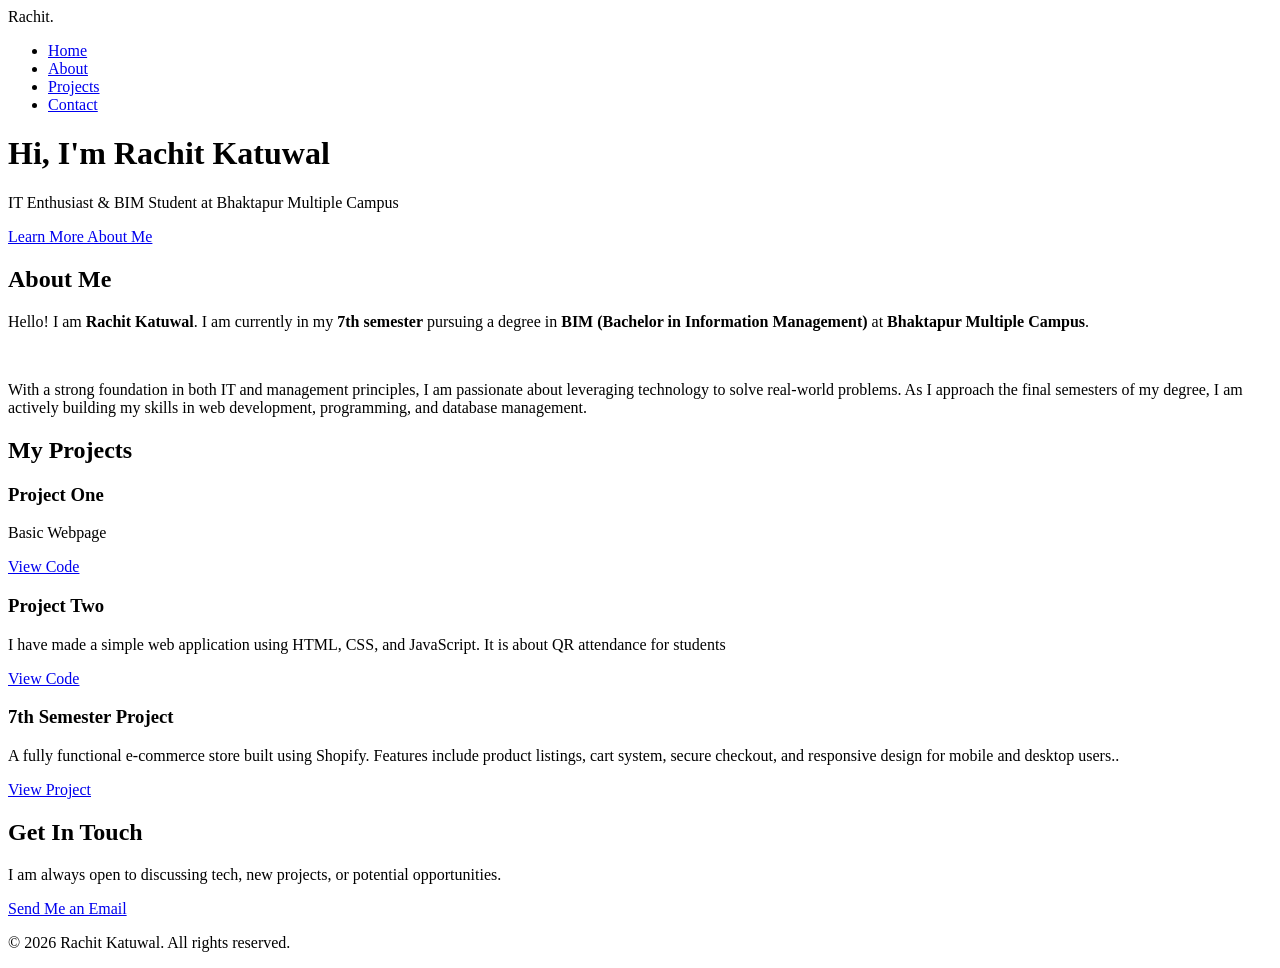
==== index.html @ fb59396d "Add files via upload" ====
<!DOCTYPE html>
<html lang="en">
<head>
    <meta charset="UTF-8">
    <meta name="viewport" content="width=device-width, initial-scale=1.0">
    <title>Rachit Katuwal | Portfolio</title>
    <link rel="stylesheet" href="style.css">
</head>
<body>
    <nav>
        <div class="logo">Rachit.</div>
        <ul class="nav-links">
            <li><a href="#home">Home</a></li>
            <li><a href="#about">About</a></li>
            <li><a href="#projects">Projects</a></li>
            <li><a href="#contact">Contact</a></li>
        </ul>
    </nav>

    <header id="home" class="hero">
        <div class="hero-content">
            <h1>Hi, I'm Rachit Katuwal</h1>
            <p>IT Enthusiast & BIM Student at Bhaktapur Multiple Campus</p>
            <a href="#about" class="btn">Learn More About Me</a>
        </div>
    </header>

    <section id="about" class="about">
        <h2>About Me</h2>
        <div class="about-content">
            <p>Hello! I am <strong>Rachit Katuwal</strong>. I am currently in my <strong>7th semester</strong> pursuing a degree in <strong>BIM (Bachelor in Information Management)</strong> at <strong>Bhaktapur Multiple Campus</strong>.</p>
            <br>
            <p>With a strong foundation in both IT and management principles, I am passionate about leveraging technology to solve real-world problems. As I approach the final semesters of my degree, I am actively building my skills in web development, programming, and database management.</p>
        </div>
    </section>

    <section id="projects" class="projects">
        <h2>My Projects</h2>
        <div class="project-grid">
            <div class="project-card">
                <h3>Project One</h3>
                <p>Basic Webpage</p>
                 <a href="https://github.com/rachitkatuwal0-lgtm/Basic-Website-front-page/tree/main/Website" target="_blank" rel="noopener noreferrer">View Code</a>
            </div>
            <div class="project-card">
                <h3>Project Two</h3>
                <p>I have made a simple web application using HTML, CSS, and JavaScript. It is about QR attendance for students</p>
                <a href="https://github.com/rachitkatuwal0-lgtm/Qr-attendance-for-students" target="_blank" rel="noopener noreferrer">View Code</a>
            </div>
            <div class="project-card">
                <h3>7th Semester Project</h3>
                <p>A fully functional e-commerce store built using Shopify. 
        Features include product listings, cart system, secure checkout, 
        and responsive design for mobile and desktop users..</p>
        <a href="https://rachit-katuwal-online-book-store-bmc.myshopify.com/" target="_blank" rel="noopener noreferrer">View Project</a>
            </div>
        </div>
    </section>

    <section id="contact" class="contact">
        <h2>Get In Touch</h2>
        <p>I am always open to discussing tech, new projects, or potential opportunities.</p>
        <a href="mailto:itsrachitkatuwal@gmail.com" class="btn">Send Me an Email</a>
    </section>

    <footer>
        <p>&copy; 2026 Rachit Katuwal. All rights reserved.</p>
    </footer>
</body>
</html>
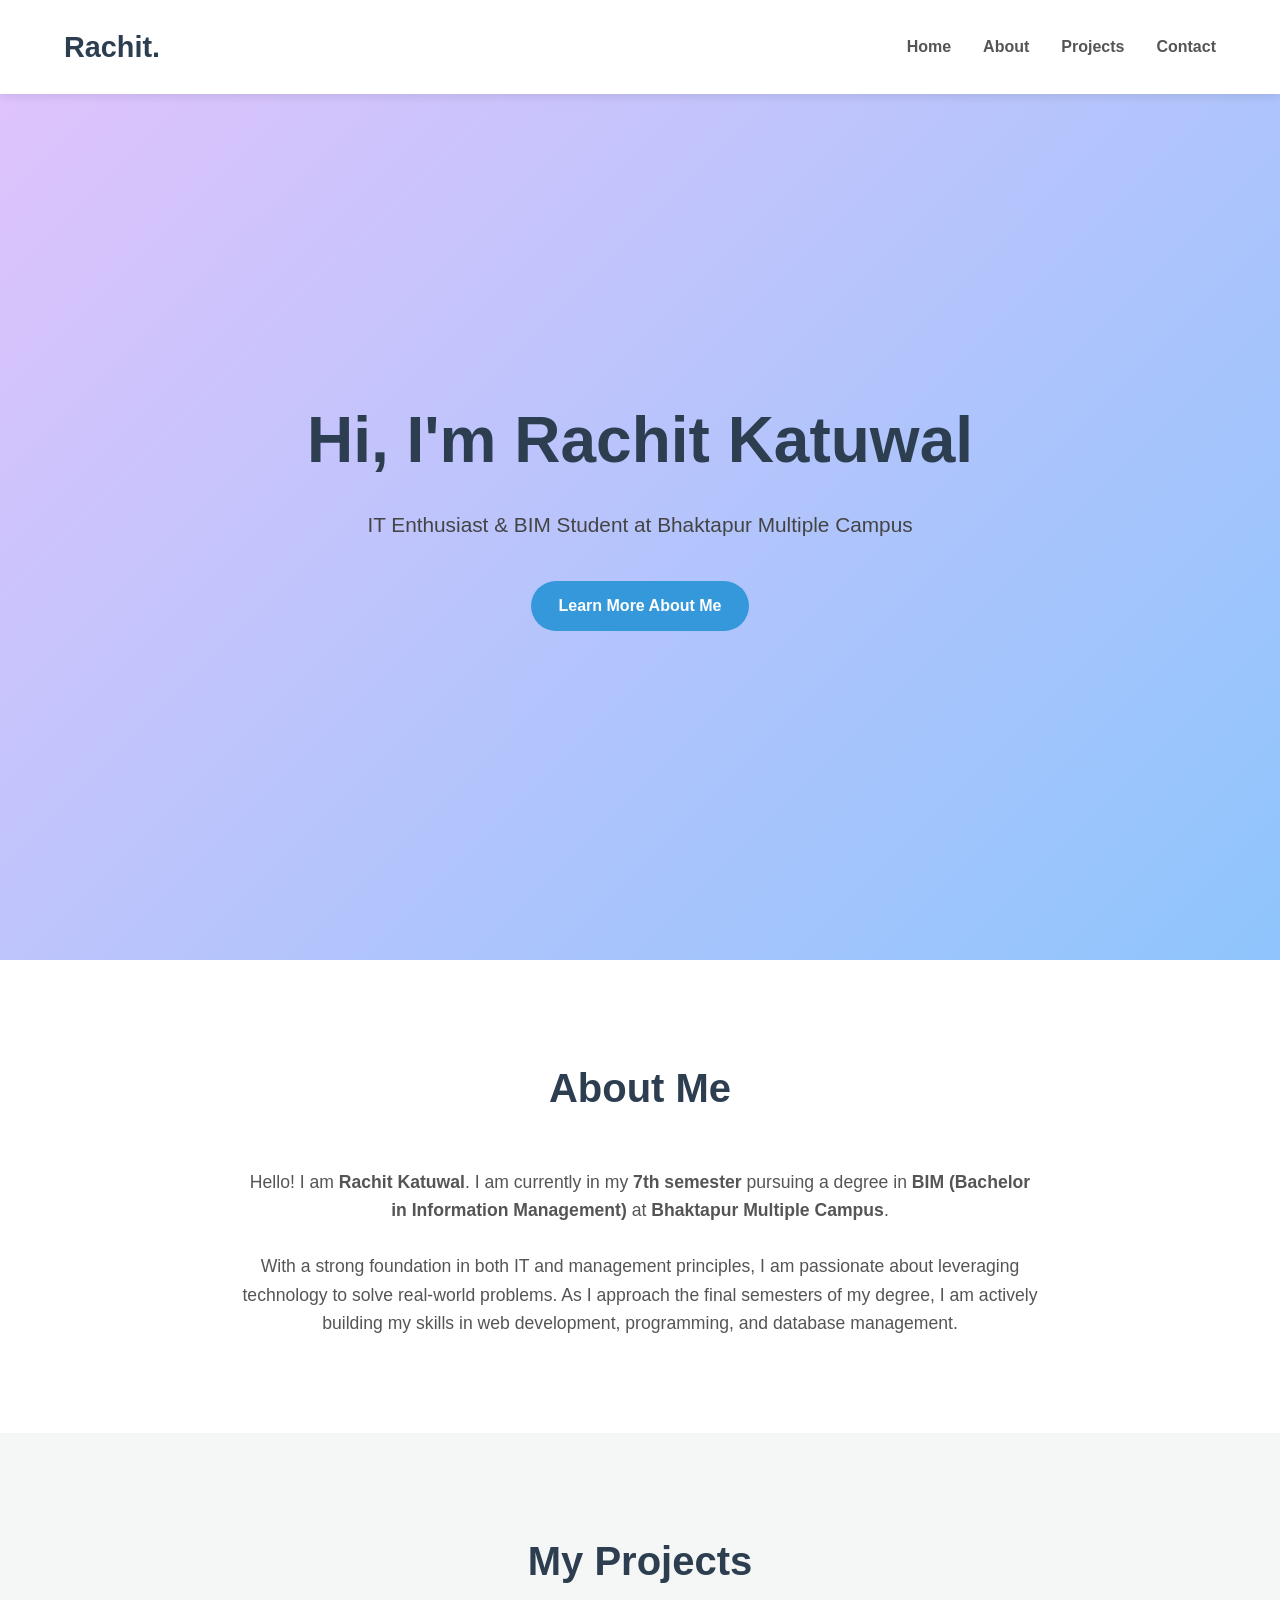
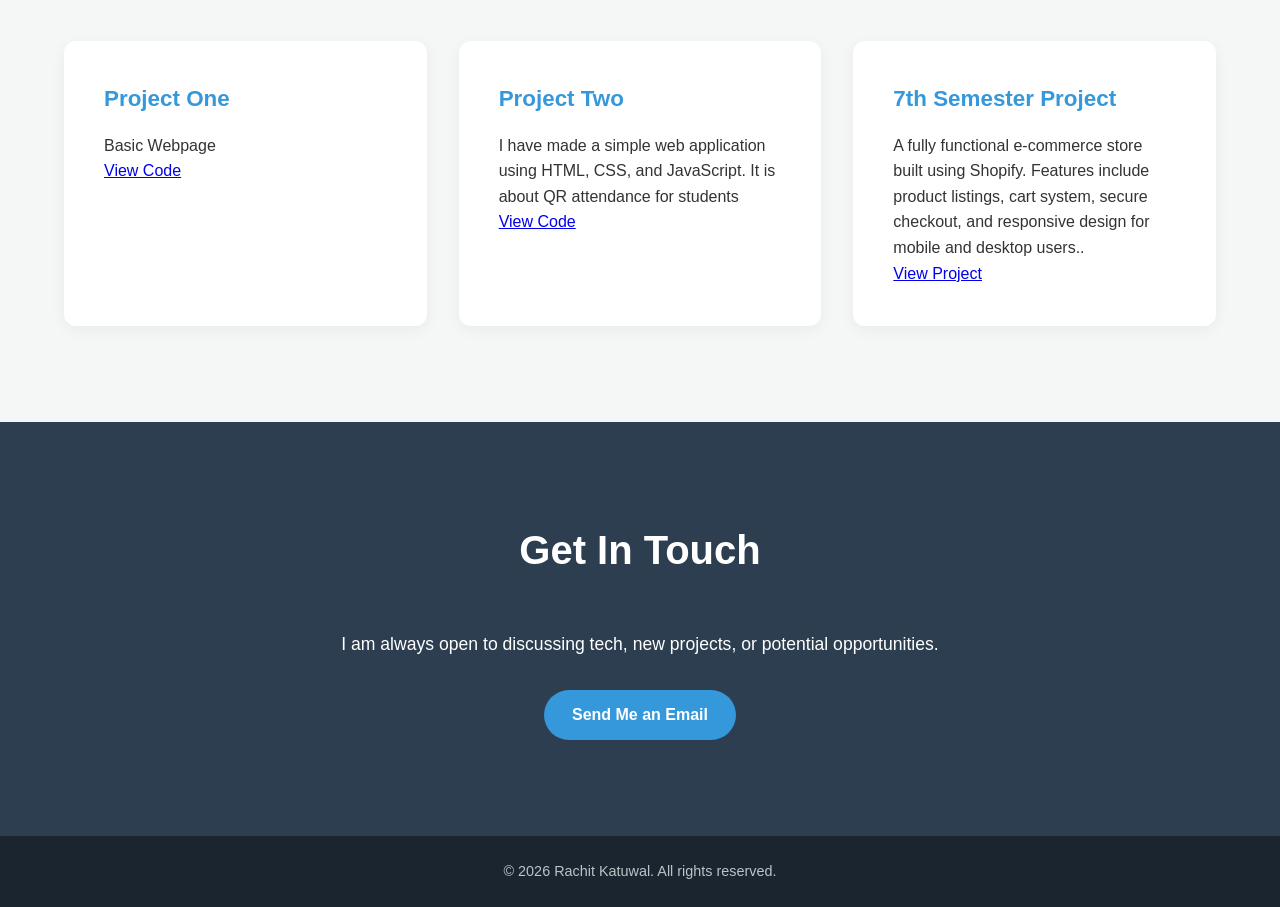
==== commit dc802a51: "Update index.html" ====
--- a/index.html
+++ b/index.html
@@ -1,6 +1,15 @@
 <!DOCTYPE html>
 <html lang="en">
 <head>
+    <!-- Google tag (gtag.js) -->
+<script async src="https://www.googletagmanager.com/gtag/js?id=G-FKF39F9R5Y"></script>
+<script>
+  window.dataLayer = window.dataLayer || [];
+  function gtag(){dataLayer.push(arguments);}
+  gtag('js', new Date());
+
+  gtag('config', 'G-FKF39F9R5Y');
+</script>
     <meta charset="UTF-8">
     <meta name="viewport" content="width=device-width, initial-scale=1.0">
     <title>Rachit Katuwal | Portfolio</title>
@@ -67,4 +76,4 @@
         <p>&copy; 2026 Rachit Katuwal. All rights reserved.</p>
     </footer>
 </body>
-</html>+</html>
--- a/style.css
+++ b/style.css
@@ -0,0 +1,183 @@
+/* Import Google Font */
+@import url('https://fonts.googleapis.com/css2?family=Poppins:wght@300;400;600;700&display=swap');
+
+/* Basic Reset */
+* {
+    margin: 0;
+    padding: 0;
+    box-sizing: border-box;
+    scroll-behavior: smooth; /* Smooth scrolling when clicking nav links */
+}
+
+body {
+    font-family: 'Poppins', sans-serif;
+    line-height: 1.6;
+    color: #333;
+    background-color: #f4f7f6;
+}
+
+/* Navigation */
+nav {
+    display: flex;
+    justify-content: space-between;
+    align-items: center;
+    padding: 1.5rem 5%;
+    background-color: #ffffff;
+    box-shadow: 0 2px 10px rgba(0,0,0,0.1);
+    position: fixed;
+    width: 100%;
+    top: 0;
+    z-index: 1000;
+}
+
+.logo {
+    font-size: 1.8rem;
+    font-weight: 700;
+    color: #2c3e50;
+}
+
+.nav-links {
+    display: flex;
+    list-style: none;
+}
+
+.nav-links li {
+    margin-left: 2rem;
+}
+
+.nav-links a {
+    text-decoration: none;
+    color: #555;
+    font-weight: 600;
+    transition: color 0.3s;
+}
+
+.nav-links a:hover {
+    color: #3498db;
+}
+
+/* Hero Section */
+.hero {
+    height: 100vh;
+    display: flex;
+    justify-content: center;
+    align-items: center;
+    text-align: center;
+    background: linear-gradient(135deg, #e0c3fc 0%, #8ec5fc 100%);
+    padding: 0 20px;
+    margin-top: 60px; /* Offset for fixed navbar */
+}
+
+.hero h1 {
+    font-size: 4rem;
+    color: #2c3e50;
+    margin-bottom: 1rem;
+}
+
+.hero p {
+    font-size: 1.3rem;
+    color: #444;
+    margin-bottom: 2.5rem;
+}
+
+.btn {
+    display: inline-block;
+    padding: 12px 28px;
+    background-color: #3498db;
+    color: #ffffff;
+    text-decoration: none;
+    border-radius: 30px;
+    font-weight: 600;
+    transition: background-color 0.3s, transform 0.2s;
+}
+
+.btn:hover {
+    background-color: #2980b9;
+    transform: translateY(-2px);
+}
+
+/* Common Section Styles */
+section {
+    padding: 6rem 5%;
+}
+
+h2 {
+    text-align: center;
+    font-size: 2.5rem;
+    margin-bottom: 3rem;
+    color: #2c3e50;
+}
+
+/* About Section */
+.about {
+    background-color: #ffffff;
+}
+
+.about-content {
+    max-width: 800px;
+    margin: 0 auto;
+    text-align: center;
+    font-size: 1.1rem;
+    color: #555;
+}
+
+/* Projects Section */
+.project-grid {
+    display: grid;
+    grid-template-columns: repeat(auto-fit, minmax(300px, 1fr));
+    gap: 2rem;
+}
+
+.project-card {
+    background: #ffffff;
+    padding: 2.5rem;
+    border-radius: 12px;
+    box-shadow: 0 4px 15px rgba(0,0,0,0.05);
+    transition: transform 0.3s, box-shadow 0.3s;
+}
+
+.project-card:hover {
+    transform: translateY(-8px);
+    box-shadow: 0 8px 25px rgba(0,0,0,0.1);
+}
+
+.project-card h3 {
+    color: #3498db;
+    margin-bottom: 1rem;
+    font-size: 1.4rem;
+}
+
+/* Contact Section */
+.contact {
+    text-align: center;
+    background-color: #2c3e50;
+    color: #ffffff;
+}
+
+.contact h2 {
+    color: #ffffff;
+}
+
+.contact p {
+    margin-bottom: 2rem;
+    font-size: 1.1rem;
+}
+
+/* Footer */
+footer {
+    text-align: center;
+    padding: 1.5rem;
+    background-color: #1a252f;
+    color: #bdc3c7;
+    font-size: 0.9rem;
+}
+
+/* Responsive adjustments for mobile */
+@media (max-width: 768px) {
+    .nav-links {
+        display: none; /* Hide standard links on very small screens for simplicity */
+    }
+    .hero h1 {
+        font-size: 2.8rem;
+    }
+}
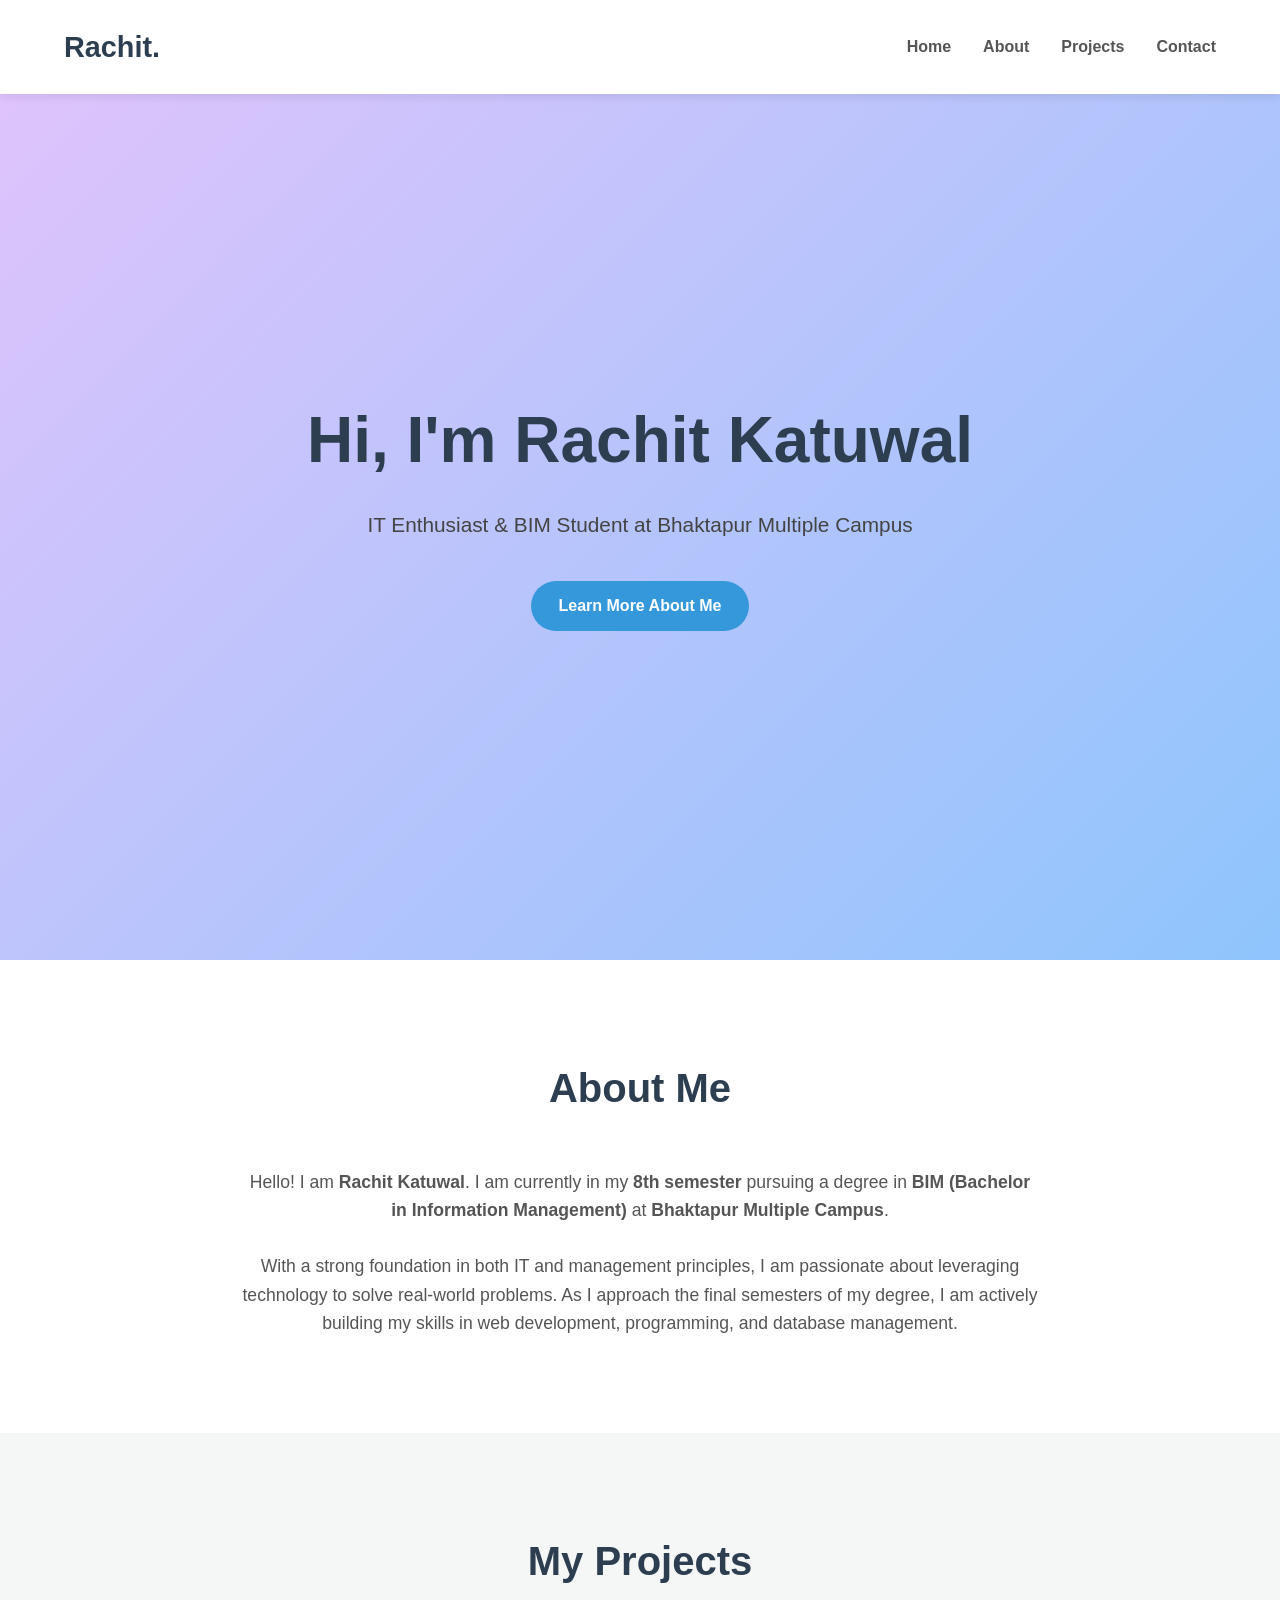
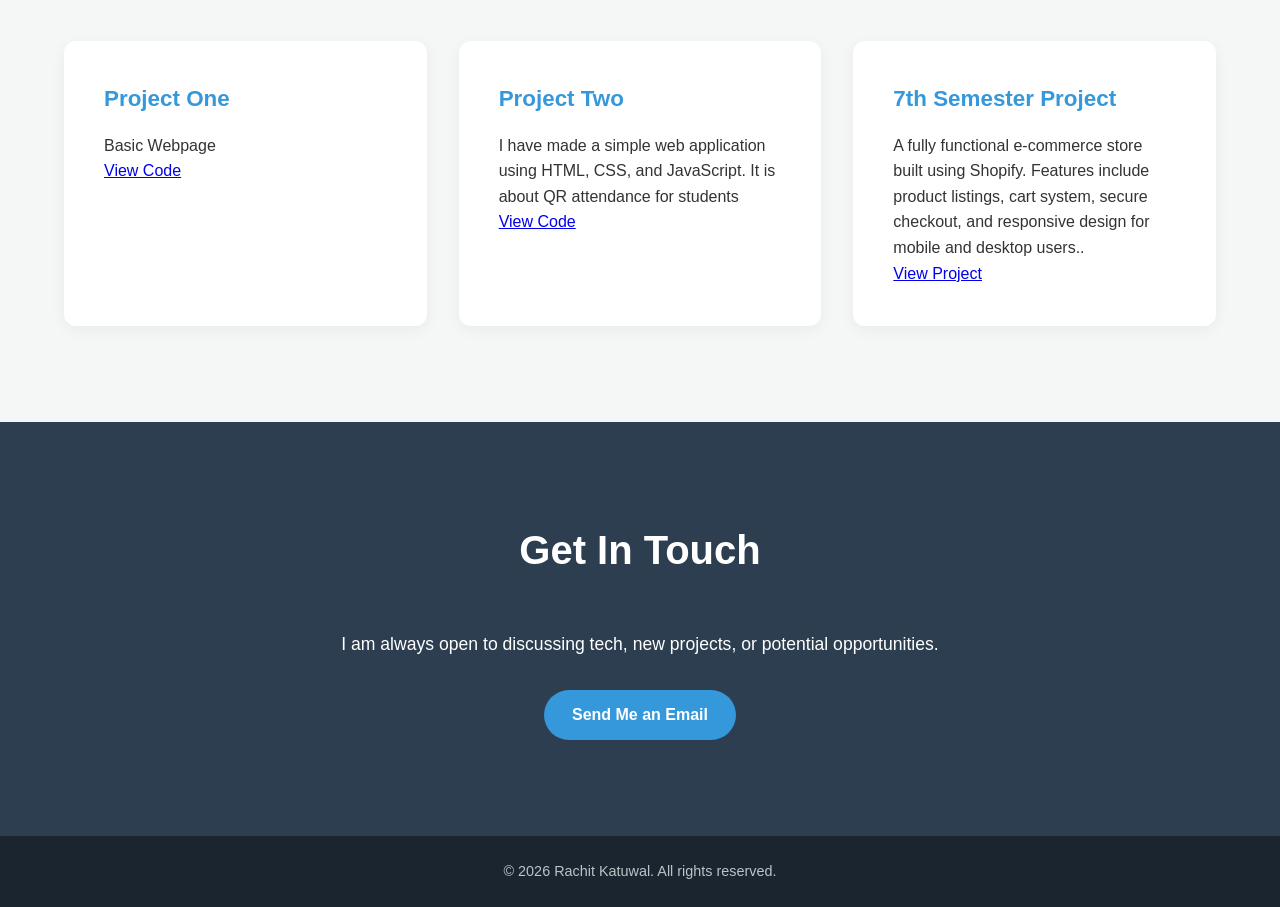
==== commit 1f32a352: "Update index.html" ====
--- a/index.html
+++ b/index.html
@@ -2,13 +2,13 @@
 <html lang="en">
 <head>
     <!-- Google tag (gtag.js) -->
-<script async src="https://www.googletagmanager.com/gtag/js?id=G-FKF39F9R5Y"></script>
+<script async src="https://www.googletagmanager.com/gtag/js?id=G-4NPYR8ZBYB"></script>
 <script>
   window.dataLayer = window.dataLayer || [];
   function gtag(){dataLayer.push(arguments);}
   gtag('js', new Date());
 
-  gtag('config', 'G-FKF39F9R5Y');
+  gtag('config', 'G-4NPYR8ZBYB');
 </script>
     <meta charset="UTF-8">
     <meta name="viewport" content="width=device-width, initial-scale=1.0">
@@ -37,7 +37,7 @@
     <section id="about" class="about">
         <h2>About Me</h2>
         <div class="about-content">
-            <p>Hello! I am <strong>Rachit Katuwal</strong>. I am currently in my <strong>7th semester</strong> pursuing a degree in <strong>BIM (Bachelor in Information Management)</strong> at <strong>Bhaktapur Multiple Campus</strong>.</p>
+            <p>Hello! I am <strong>Rachit Katuwal</strong>. I am currently in my <strong>8th semester</strong> pursuing a degree in <strong>BIM (Bachelor in Information Management)</strong> at <strong>Bhaktapur Multiple Campus</strong>.</p>
             <br>
             <p>With a strong foundation in both IT and management principles, I am passionate about leveraging technology to solve real-world problems. As I approach the final semesters of my degree, I am actively building my skills in web development, programming, and database management.</p>
         </div>
@@ -69,7 +69,7 @@
     <section id="contact" class="contact">
         <h2>Get In Touch</h2>
         <p>I am always open to discussing tech, new projects, or potential opportunities.</p>
-        <a href="mailto:itsrachitkatuwal@gmail.com" class="btn">Send Me an Email</a>
+        <a href="mailto:itsrachit7@gmail.com" class="btn">Send Me an Email</a>
     </section>
 
     <footer>
